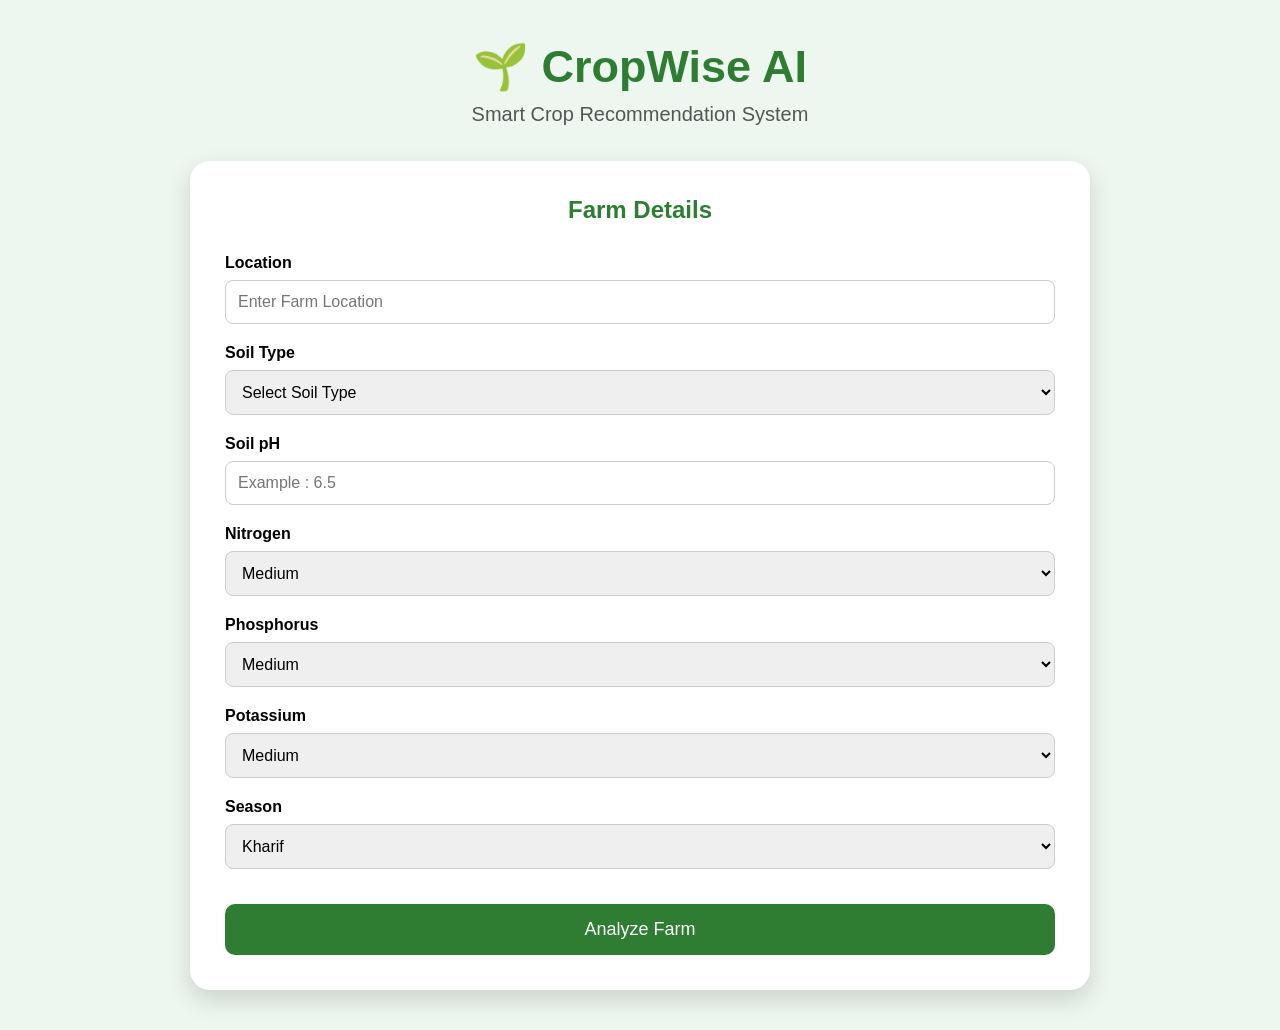
==== frontend/farm-ai-frontend/analysis.html @ f519d2a6 "Add responsive frontend for AI crop recommendation system. Added frontend pages including login, reg" ====
<!DOCTYPE html>
<html lang="en">
<head>
    <meta charset="UTF-8">
    <meta name="viewport" content="width=device-width, initial-scale=1.0">
    <title>CropWise AI | Farm Analysis</title>

    <link rel="stylesheet" href="css/analysis.css">
</head>

<body>

<div class="container">

    <div class="header">

        <h1>🌱 CropWise AI</h1>

        <p>Smart Crop Recommendation System</p>

    </div>


    <!-- ================= FORM ================= -->

    <div class="card">

        <h2>Farm Details</h2>

        <form id="analysisForm">

            <div class="input-group">

                <label>Location</label>
                <input
                        type="text"
                        id="location"
                        placeholder="Enter Farm Location"
                        required>

            </div>


            <div class="input-group">

                <label>Soil Type</label>

                <select id="soilType" required>

                    <option value="">Select Soil Type</option>

                    <option>Sandy</option>

                    <option>Clay</option>

                    <option>Loamy</option>

                    <option>Black</option>

                    <option>Red</option>

                </select>

            </div>


            <div class="input-group">

                <label>Soil pH</label>

                <input
                        type="number"
                        step="0.1"
                        min="0"
                        max="14"
                        id="ph"
                        placeholder="Example : 6.5"
                        required>

            </div>


            <div class="input-group">

                <label>Nitrogen</label>

                <select id="nitrogen">

                    <option>Low</option>

                    <option selected>Medium</option>

                    <option>High</option>

                </select>

            </div>


            <div class="input-group">

                <label>Phosphorus</label>

                <select id="phosphorus">

                    <option>Low</option>

                    <option selected>Medium</option>

                    <option>High</option>

                </select>

            </div>


            <div class="input-group">

                <label>Potassium</label>

                <select id="potassium">

                    <option>Low</option>

                    <option selected>Medium</option>

                    <option>High</option>

                </select>

            </div>


            <div class="input-group">

                <label>Season</label>

                <select id="season">

                    <option>Kharif</option>

                    <option>Rabi</option>

                    <option>Zaid</option>

                </select>

            </div>


            <button
                    type="submit"
                    id="analyzeBtn">

                Analyze Farm

            </button>

        </form>

    </div>


    <!-- ================= LOADING ================= -->

    <div
            id="loading"
            class="loading">

        <div class="spinner"></div>

        <p>AI is analyzing your farm...</p>

    </div>


    <!-- ================= RESULT ================= -->

    <div
            class="result-card"
            id="resultCard">

        <h2>🌾 Crop Recommendation</h2>

        <div class="result-item">

            <span>Recommended Crop</span>

            <p id="crop"></p>

        </div>

        <div class="result-item">

            <span>Reason</span>

            <p id="reason"></p>

        </div>

        <div class="result-item">

            <span>Fertilizer</span>

            <p id="fertilizer"></p>

        </div>

        <div class="result-item">

            <span>Pesticide</span>

            <p id="pesticide"></p>

        </div>

        <div class="result-item">

            <span>Irrigation</span>

            <p id="irrigation"></p>

        </div>

        <div class="result-item">

            <span>Disease Risk</span>

            <p id="diseaseRisk"></p>

        </div>

        <div class="result-item">

            <span>Harvest Time</span>

            <p id="harvestTime"></p>

        </div>

        <div class="result-item">

            <span>Expected Yield</span>

            <p id="expectedYield"></p>

        </div>

        <div class="result-item">

            <span>Temperature</span>

            <p id="temperature"></p>

        </div>

        <div class="result-item">

            <span>Humidity</span>

            <p id="humidity"></p>

        </div>

        <div class="result-item">

            <span>Weather</span>

            <p id="weather"></p>

        </div>

    </div>

</div>

<script src="js/config.js"></script>
<script src="js/analysis.js"></script>

</body>
</html>
---- frontend/farm-ai-frontend/css/analysis.css ----
*{
    margin:0;
    padding:0;
    box-sizing:border-box;
    font-family:Arial, Helvetica, sans-serif;
}

body{

    background:#edf7ef;
    min-height:100vh;
    padding:40px;
}

.container{

    width:90%;
    max-width:900px;
    margin:auto;

}

.header{

    text-align:center;
    margin-bottom:35px;

}

.header h1{

    color:#2e7d32;
    font-size:45px;
    margin-bottom:10px;

}

.header p{

    color:#555;
    font-size:20px;

}

.card{

    background:white;
    border-radius:20px;
    padding:35px;
    box-shadow:0 10px 25px rgba(0,0,0,.15);

}

.card h2{

    color:#2e7d32;
    margin-bottom:30px;
    text-align:center;
}

.input-group{

    display:flex;
    flex-direction:column;
    margin-bottom:20px;

}

.input-group label{

    margin-bottom:8px;
    font-weight:bold;

}

.input-group input,
.input-group select{

    padding:12px;
    border:1px solid #ccc;
    border-radius:8px;
    font-size:16px;

}

.input-group input:focus,
.input-group select:focus{

    outline:none;
    border:2px solid #43a047;

}

button{

    width:100%;
    margin-top:15px;
    padding:15px;
    background:#2e7d32;
    color:white;
    border:none;
    border-radius:10px;
    cursor:pointer;
    font-size:18px;
    transition:.3s;

}

button:hover{

    background:#1b5e20;

}

.loading{

    display:none;
    text-align:center;
    margin-top:35px;

}

.spinner{

    width:60px;
    height:60px;
    margin:auto;
    border:6px solid #ddd;
    border-top:6px solid green;
    border-radius:50%;
    animation:spin 1s linear infinite;

}

@keyframes spin{

    from{

        transform:rotate(0deg);

    }

    to{

        transform:rotate(360deg);

    }

}

.loading p{

    margin-top:20px;
    color:#2e7d32;
    font-size:20px;

}

.result-card{

    display:none;
    margin-top:40px;
    background:white;
    padding:35px;
    border-radius:20px;
    box-shadow:0 10px 25px rgba(0,0,0,.15);

}

.result-card h2{

    text-align:center;
    color:#2e7d32;
    margin-bottom:30px;

}

.result-item{

    margin-bottom:18px;
    padding:15px;
    background:#f7fff7;
    border-left:6px solid green;
    border-radius:8px;

}

.result-item span{

    font-weight:bold;
    color:#2e7d32;

}

.result-item p{

    margin-top:8px;
    color:#444;

}
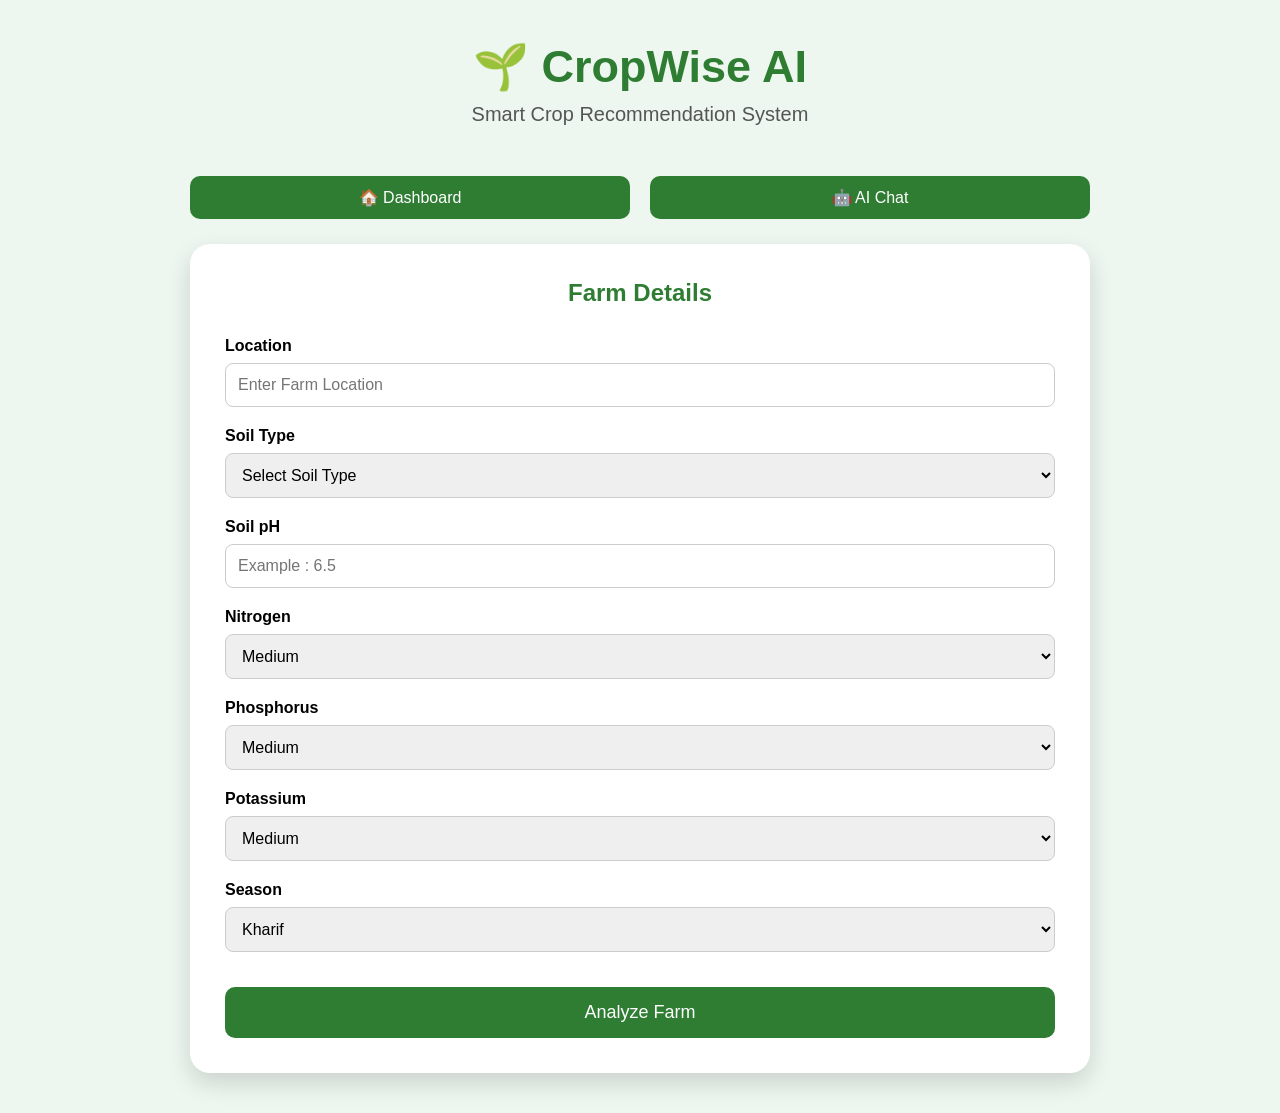
==== commit 88c1c7d8: "Update frontend with AI chat, dashboard, history pagination and responsive UI" ====
--- a/frontend/farm-ai-frontend/analysis.html
+++ b/frontend/farm-ai-frontend/analysis.html
@@ -19,6 +19,14 @@
         <p>Smart Crop Recommendation System</p>
 
     </div>
+
+    <div class="top-actions">
+
+    <button id="dashboardBtn">🏠 Dashboard</button>
+
+    <button id="chatBtn">🤖 AI Chat</button>
+
+</div>
 
 
     <!-- ================= FORM ================= -->
@@ -262,15 +270,40 @@
 
         </div>
 
-        <div class="result-item">
-
-            <span>Weather</span>
-
-            <p id="weather"></p>
-
-        </div>
-
-    </div>
+       <div class="result-item">
+
+    <span>Weather</span>
+
+    <p id="weather"></p>
+
+</div>
+
+<!-- Navigation Buttons -->
+
+<div
+        id="resultActions"
+        class="result-actions"
+        style="display:none;">
+
+    <button
+            id="goDashboardBtn"
+            class="action-btn">
+
+        🏠 Dashboard
+
+    </button>
+
+    <button
+            id="goChatBtn"
+            class="action-btn secondary">
+
+        🤖 Ask AI
+
+    </button>
+
+</div>
+
+</div>
 
 </div>
 
--- a/frontend/farm-ai-frontend/css/analysis.css
+++ b/frontend/farm-ai-frontend/css/analysis.css
@@ -197,4 +197,146 @@
     margin-top:8px;
     color:#444;
 
+}
+
+.result-actions{
+
+    display:flex;
+
+    justify-content:center;
+
+    gap:20px;
+
+    margin-top:35px;
+
+    flex-wrap:wrap;
+
+}
+
+.action-btn{
+
+    padding:14px 35px;
+
+    border:none;
+
+    border-radius:10px;
+
+    background:#2e7d32;
+
+    color:white;
+
+    font-size:17px;
+
+    font-weight:bold;
+
+    cursor:pointer;
+
+    transition:.3s;
+
+}
+
+.action-btn:hover{
+
+    background:#1b5e20;
+
+    transform:translateY(-2px);
+
+}
+
+.action-btn.secondary{
+
+    background:#1565c0;
+
+}
+
+.action-btn.secondary:hover{
+
+    background:#0d47a1;
+
+}
+
+.result-actions{
+
+    display:flex;
+
+    justify-content:center;
+
+    gap:20px;
+
+    margin-top:30px;
+
+}
+
+.action-btn{
+
+    padding:14px 35px;
+
+    border:none;
+
+    border-radius:10px;
+
+    background:#2e7d32;
+
+    color:white;
+
+    font-size:16px;
+
+    cursor:pointer;
+
+    transition:.3s;
+
+}
+
+.action-btn:hover{
+
+    background:#1b5e20;
+
+}
+
+.action-btn.secondary{
+
+    background:#1976d2;
+
+}
+
+.action-btn.secondary:hover{
+
+    background:#0d47a1;
+
+}
+
+.top-actions{
+
+    display:flex;
+
+    justify-content:center;
+
+    gap:20px;
+
+    margin:25px 0;
+
+}
+
+.top-actions button{
+
+    padding:12px 28px;
+
+    border:none;
+
+    border-radius:10px;
+
+    background:#2e7d32;
+
+    color:white;
+
+    font-size:16px;
+
+    cursor:pointer;
+
+}
+
+.top-actions button:hover{
+
+    background:#1b5e20;
+
 }
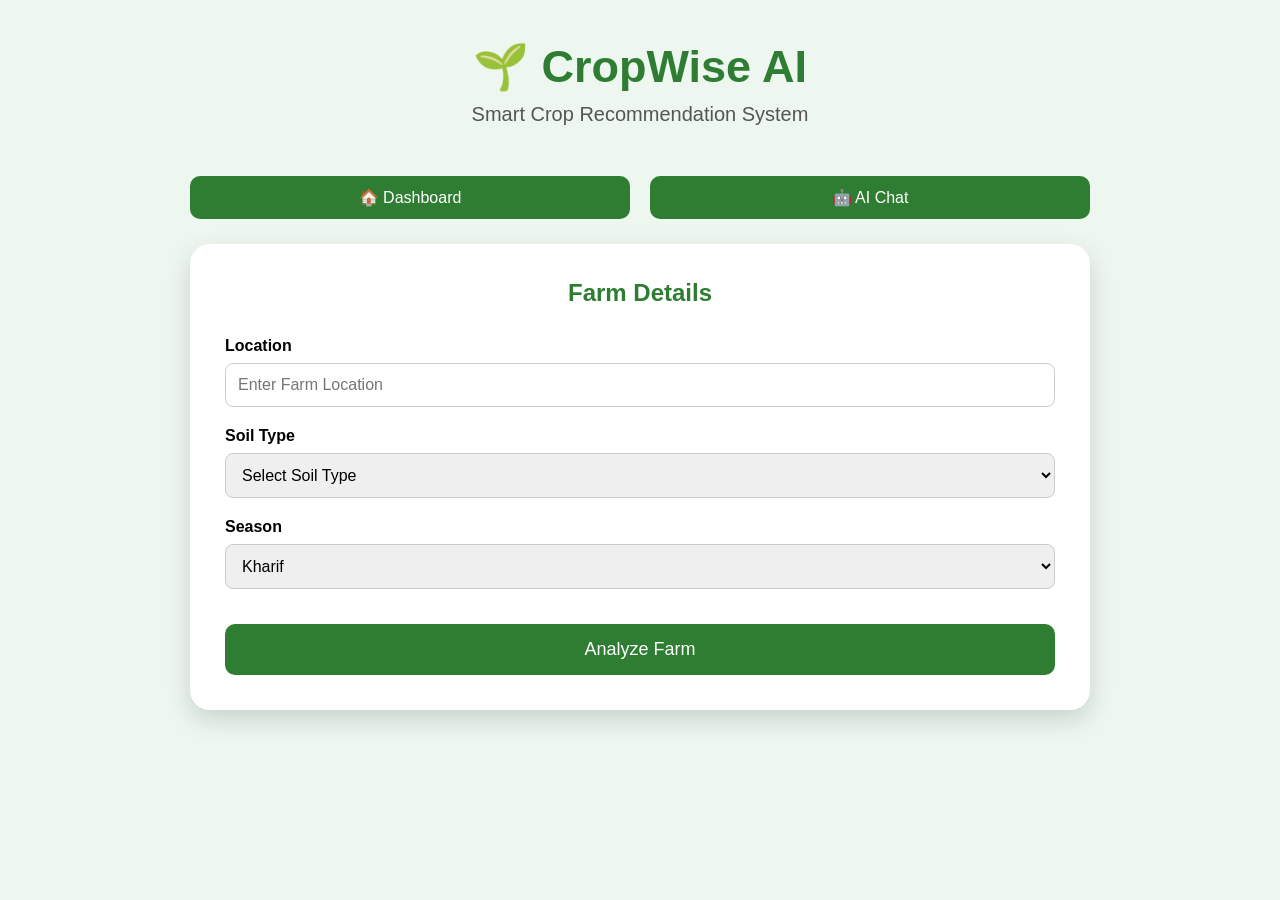
==== commit 09df8dd5: "Remove unused farm input fields" ====
--- a/frontend/farm-ai-frontend/analysis.html
+++ b/frontend/farm-ai-frontend/analysis.html
@@ -22,11 +22,11 @@
 
     <div class="top-actions">
 
-    <button id="dashboardBtn">🏠 Dashboard</button>
-
-    <button id="chatBtn">🤖 AI Chat</button>
-
-</div>
+        <button id="dashboardBtn">🏠 Dashboard</button>
+
+        <button id="chatBtn">🤖 AI Chat</button>
+
+    </div>
 
 
     <!-- ================= FORM ================= -->
@@ -74,73 +74,6 @@
 
             <div class="input-group">
 
-                <label>Soil pH</label>
-
-                <input
-                        type="number"
-                        step="0.1"
-                        min="0"
-                        max="14"
-                        id="ph"
-                        placeholder="Example : 6.5"
-                        required>
-
-            </div>
-
-
-            <div class="input-group">
-
-                <label>Nitrogen</label>
-
-                <select id="nitrogen">
-
-                    <option>Low</option>
-
-                    <option selected>Medium</option>
-
-                    <option>High</option>
-
-                </select>
-
-            </div>
-
-
-            <div class="input-group">
-
-                <label>Phosphorus</label>
-
-                <select id="phosphorus">
-
-                    <option>Low</option>
-
-                    <option selected>Medium</option>
-
-                    <option>High</option>
-
-                </select>
-
-            </div>
-
-
-            <div class="input-group">
-
-                <label>Potassium</label>
-
-                <select id="potassium">
-
-                    <option>Low</option>
-
-                    <option selected>Medium</option>
-
-                    <option>High</option>
-
-                </select>
-
-            </div>
-
-
-            <div class="input-group">
-
                 <label>Season</label>
 
                 <select id="season">
@@ -270,40 +203,40 @@
 
         </div>
 
-       <div class="result-item">
-
-    <span>Weather</span>
-
-    <p id="weather"></p>
-
-</div>
-
-<!-- Navigation Buttons -->
-
-<div
-        id="resultActions"
-        class="result-actions"
-        style="display:none;">
-
-    <button
-            id="goDashboardBtn"
-            class="action-btn">
-
-        🏠 Dashboard
-
-    </button>
-
-    <button
-            id="goChatBtn"
-            class="action-btn secondary">
-
-        🤖 Ask AI
-
-    </button>
-
-</div>
-
-</div>
+        <div class="result-item">
+
+            <span>Weather</span>
+
+            <p id="weather"></p>
+
+        </div>
+
+        <!-- Navigation Buttons -->
+
+        <div
+                id="resultActions"
+                class="result-actions"
+                style="display:none;">
+
+            <button
+                    id="goDashboardBtn"
+                    class="action-btn">
+
+                🏠 Dashboard
+
+            </button>
+
+            <button
+                    id="goChatBtn"
+                    class="action-btn secondary">
+
+                🤖 Ask AI
+
+            </button>
+
+        </div>
+
+    </div>
 
 </div>
 
